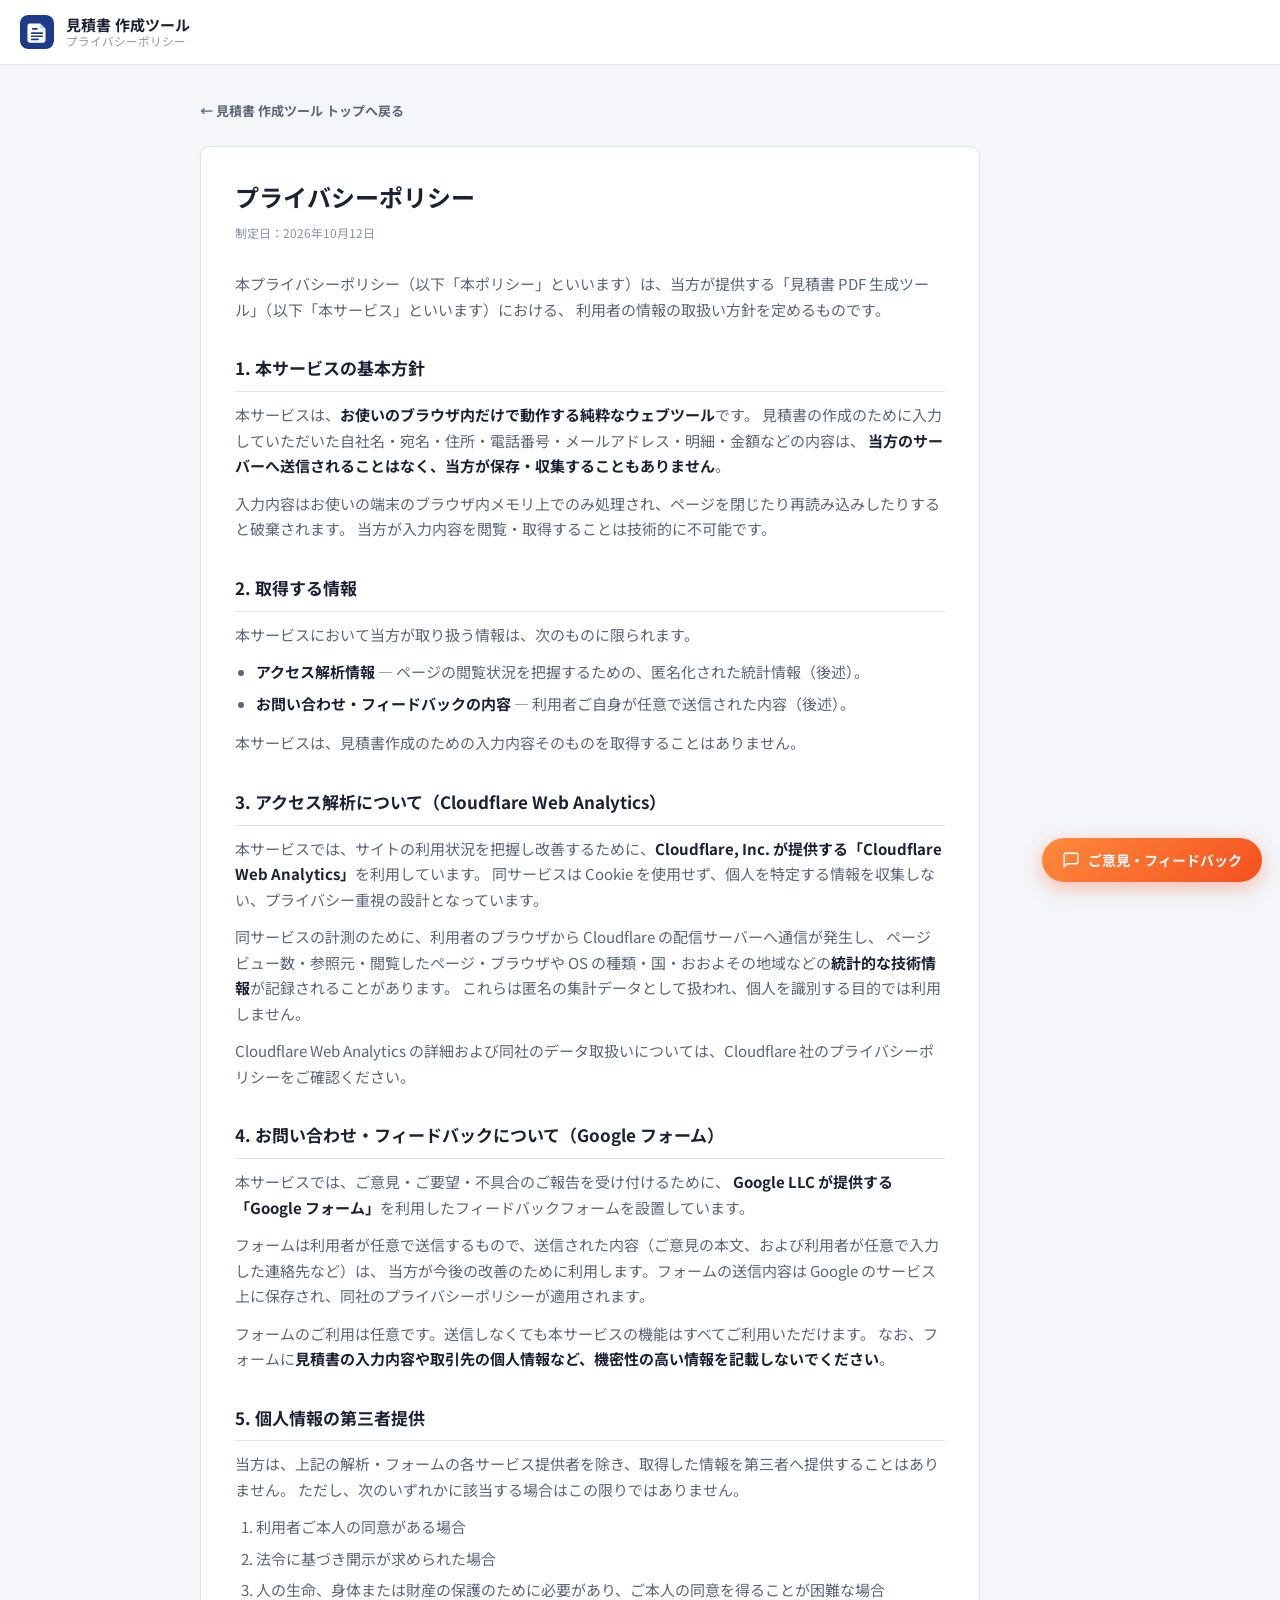
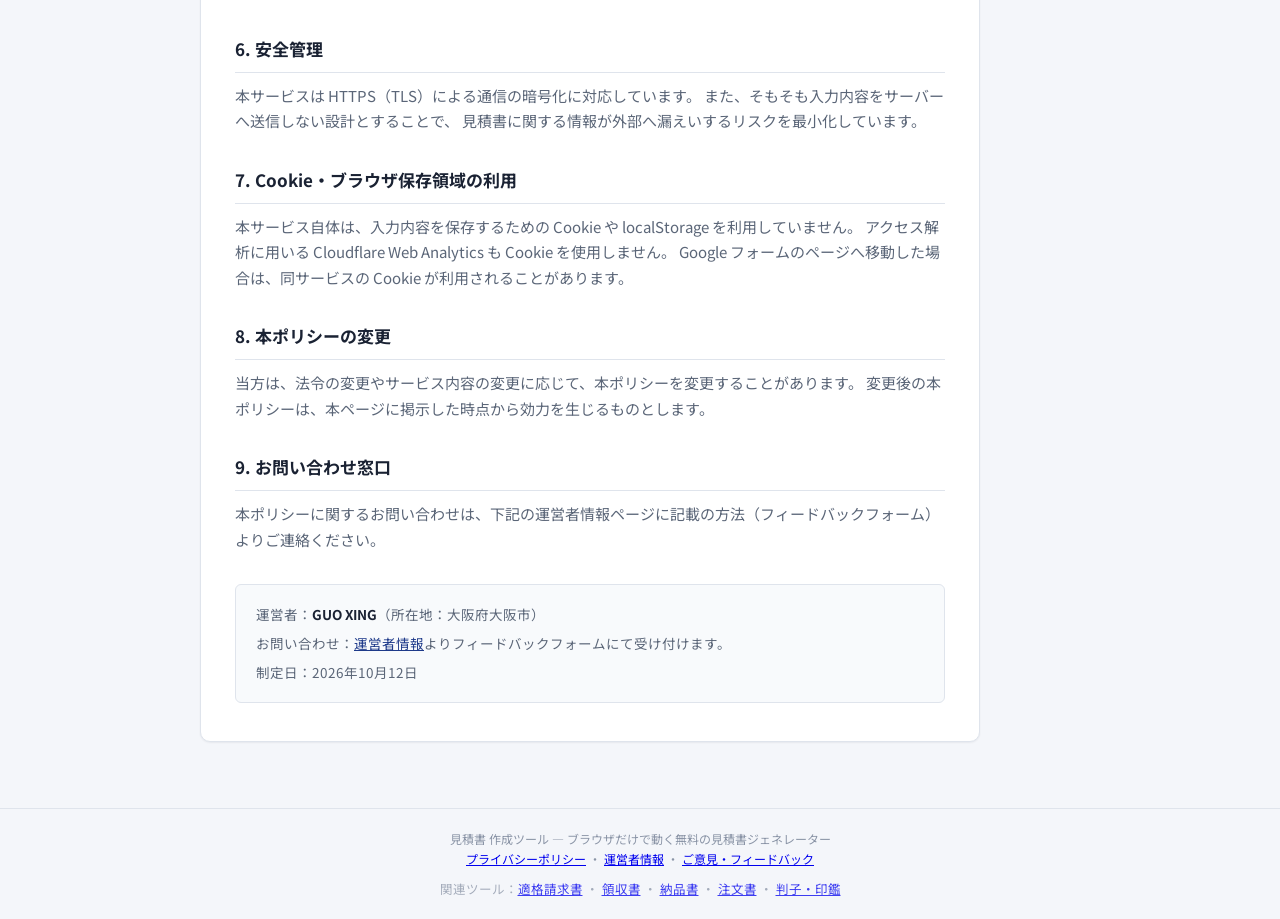
==== privacy.html @ 3e99c5fe "PM迭代：补隐私政策/运营者信息/SEO教程页+联盟区块+跨站CTA按钮配色修复" ====
<!DOCTYPE html>
<html lang="ja">
<head>
<meta charset="UTF-8">
<meta name="viewport" content="width=device-width, initial-scale=1">
<title>プライバシーポリシー｜見積書 PDF 生成ツール</title>
<meta name="description" content="見積書 PDF 生成ツールにおける個人情報・利用データの取扱い方針です。入力内容はブラウザ内のみで処理され、サーバーへ送信・保存されません。アクセス解析（Cloudflare Web Analytics）とフィードバック（Google フォーム）についても説明します。">
<meta name="robots" content="index, follow">
<link rel="canonical" href="https://www.reveriel.com/mitsumori-pdf/privacy.html">
<meta property="og:type" content="website">
<meta property="og:title" content="プライバシーポリシー｜見積書 PDF 生成ツール">
<meta property="og:description" content="入力内容はブラウザ内のみで処理。サーバーへ送信・保存しません。アクセス解析とお問い合わせの取扱いについて定めます。">
<meta property="og:locale" content="ja_JP">
<meta property="og:url" content="https://www.reveriel.com/mitsumori-pdf/privacy.html">
<meta property="og:image" content="https://www.reveriel.com/mitsumori-pdf/og-image.png">
<meta name="twitter:card" content="summary_large_image">
<meta name="twitter:image" content="https://www.reveriel.com/mitsumori-pdf/og-image.png">
<link rel="icon" href="data:image/svg+xml,%3Csvg xmlns='http://www.w3.org/2000/svg' viewBox='0 0 32 32'%3E%3Crect width='32' height='32' rx='7' fill='%231e3a8a'/%3E%3Cpath d='M9 8h10l5 5v11a2 2 0 0 1-2 2H9a2 2 0 0 1-2-2V10a2 2 0 0 1 2-2z' fill='%23ffffff'/%3E%3Cpath d='M19 8v5h5' fill='%23c7d2fe'/%3E%3Cg stroke='%231e3a8a' stroke-width='1.6' stroke-linecap='round'%3E%3Cpath d='M12 13h4M11 17h10M11 20h10M11 23h6'/%3E%3C/g%3E%3C/svg%3E">
<link rel="preconnect" href="https://fonts.googleapis.com">
<link rel="preconnect" href="https://fonts.gstatic.com" crossorigin>
<link href="https://fonts.googleapis.com/css2?family=Noto+Sans+JP:wght@400;500;700&display=swap" rel="stylesheet">
<link rel="stylesheet" href="style.css">
<link rel="stylesheet" href="guide.css">
<!-- Cloudflare Web Analytics --><script type='module' src='https://static.cloudflareinsights.com/beacon.min.js' data-cf-beacon='{"token": "6fc01bf3ac5e457ba1bd16b91e5b653e"}'></script><!-- End Cloudflare Web Analytics -->
</head>
<body>

<header class="site-header no-print">
  <div class="wrap header-inner">
    <a class="brand" href="https://www.reveriel.com/mitsumori-pdf/" style="text-decoration:none;color:inherit;">
      <svg class="brand-mark" viewBox="0 0 32 32" aria-hidden="true">
        <rect width="32" height="32" rx="7" fill="currentColor"/>
        <path d="M9 8h10l5 5v11a2 2 0 0 1-2 2H9a2 2 0 0 1-2-2V10a2 2 0 0 1 2-2z" fill="#fff"/>
        <path d="M19 8v5h5" fill="#c7d2fe"/>
        <g stroke="currentColor" stroke-width="1.6" stroke-linecap="round">
          <path d="M12 13h4M11 17h10M11 20h10M11 23h6"/>
        </g>
      </svg>
      <div class="brand-text">
        <strong>見積書 作成ツール</strong>
        <span>プライバシーポリシー</span>
      </div>
    </a>
  </div>
</header>

<main class="wrap">
  <section class="legal-page">
    <div class="guide-col">
      <a class="legal-back" href="https://www.reveriel.com/mitsumori-pdf/">← 見積書 作成ツール トップへ戻る</a>

      <article class="legal">
        <h1>プライバシーポリシー</h1>
        <p class="legal-meta">制定日：2026年10月12日</p>

        <p>
          本プライバシーポリシー（以下「本ポリシー」といいます）は、当方が提供する「見積書 PDF 生成ツール」（以下「本サービス」といいます）における、
          利用者の情報の取扱い方針を定めるものです。
        </p>

        <h2>1. 本サービスの基本方針</h2>
        <p>
          本サービスは、<strong>お使いのブラウザ内だけで動作する純粋なウェブツール</strong>です。
          見積書の作成のために入力していただいた自社名・宛名・住所・電話番号・メールアドレス・明細・金額などの内容は、
          <strong>当方のサーバーへ送信されることはなく、当方が保存・収集することもありません</strong>。
        </p>
        <p>
          入力内容はお使いの端末のブラウザ内メモリ上でのみ処理され、ページを閉じたり再読み込みしたりすると破棄されます。
          当方が入力内容を閲覧・取得することは技術的に不可能です。
        </p>

        <h2>2. 取得する情報</h2>
        <p>本サービスにおいて当方が取り扱う情報は、次のものに限られます。</p>
        <ul>
          <li><strong>アクセス解析情報</strong> — ページの閲覧状況を把握するための、匿名化された統計情報（後述）。</li>
          <li><strong>お問い合わせ・フィードバックの内容</strong> — 利用者ご自身が任意で送信された内容（後述）。</li>
        </ul>
        <p>本サービスは、見積書作成のための入力内容そのものを取得することはありません。</p>

        <h2>3. アクセス解析について（Cloudflare Web Analytics）</h2>
        <p>
          本サービスでは、サイトの利用状況を把握し改善するために、<strong>Cloudflare, Inc. が提供する「Cloudflare Web Analytics」</strong>を利用しています。
          同サービスは Cookie を使用せず、個人を特定する情報を収集しない、プライバシー重視の設計となっています。
        </p>
        <p>
          同サービスの計測のために、利用者のブラウザから Cloudflare の配信サーバーへ通信が発生し、
          ページビュー数・参照元・閲覧したページ・ブラウザや OS の種類・国・おおよその地域などの<strong>統計的な技術情報</strong>が記録されることがあります。
          これらは匿名の集計データとして扱われ、個人を識別する目的では利用しません。
        </p>
        <p>
          Cloudflare Web Analytics の詳細および同社のデータ取扱いについては、Cloudflare 社のプライバシーポリシーをご確認ください。
        </p>

        <h2>4. お問い合わせ・フィードバックについて（Google フォーム）</h2>
        <p>
          本サービスでは、ご意見・ご要望・不具合のご報告を受け付けるために、
          <strong>Google LLC が提供する「Google フォーム」</strong>を利用したフィードバックフォームを設置しています。
        </p>
        <p>
          フォームは利用者が任意で送信するもので、送信された内容（ご意見の本文、および利用者が任意で入力した連絡先など）は、
          当方が今後の改善のために利用します。フォームの送信内容は Google のサービス上に保存され、同社のプライバシーポリシーが適用されます。
        </p>
        <p>
          フォームのご利用は任意です。送信しなくても本サービスの機能はすべてご利用いただけます。
          なお、フォームに<strong>見積書の入力内容や取引先の個人情報など、機密性の高い情報を記載しないでください</strong>。
        </p>

        <h2>5. 個人情報の第三者提供</h2>
        <p>
          当方は、上記の解析・フォームの各サービス提供者を除き、取得した情報を第三者へ提供することはありません。
          ただし、次のいずれかに該当する場合はこの限りではありません。
        </p>
        <ol>
          <li>利用者ご本人の同意がある場合</li>
          <li>法令に基づき開示が求められた場合</li>
          <li>人の生命、身体または財産の保護のために必要があり、ご本人の同意を得ることが困難な場合</li>
        </ol>

        <h2>6. 安全管理</h2>
        <p>
          本サービスは HTTPS（TLS）による通信の暗号化に対応しています。
          また、そもそも入力内容をサーバーへ送信しない設計とすることで、
          見積書に関する情報が外部へ漏えいするリスクを最小化しています。
        </p>

        <h2>7. Cookie・ブラウザ保存領域の利用</h2>
        <p>
          本サービス自体は、入力内容を保存するための Cookie や localStorage を利用していません。
          アクセス解析に用いる Cloudflare Web Analytics も Cookie を使用しません。
          Google フォームのページへ移動した場合は、同サービスの Cookie が利用されることがあります。
        </p>

        <h2>8. 本ポリシーの変更</h2>
        <p>
          当方は、法令の変更やサービス内容の変更に応じて、本ポリシーを変更することがあります。
          変更後の本ポリシーは、本ページに掲示した時点から効力を生じるものとします。
        </p>

        <h2>9. お問い合わせ窓口</h2>
        <p>
          本ポリシーに関するお問い合わせは、下記の運営者情報ページに記載の方法（フィードバックフォーム）よりご連絡ください。
        </p>
        <div class="legal-contact">
          <p>運営者：<strong>GUO XING</strong>（所在地：大阪府大阪市）</p>
          <p>お問い合わせ：<a href="https://www.reveriel.com/mitsumori-pdf/company.html">運営者情報</a>よりフィードバックフォームにて受け付けます。</p>
          <p>制定日：2026年10月12日</p>
        </div>
      </article>
    </div>
  </section>
</main>

<footer class="site-footer no-print">
  <div class="wrap">
    <p>見積書 作成ツール — ブラウザだけで動く無料の見積書ジェネレーター</p>
    <p>
      <a href="https://www.reveriel.com/mitsumori-pdf/privacy.html">プライバシーポリシー</a> ・
      <a href="https://www.reveriel.com/mitsumori-pdf/company.html">運営者情報</a> ・
      <a href="https://docs.google.com/forms/d/e/1FAIpQLSfHGUfgAlViT3TFiVtJi_EpJ4ioUpd9oGyaJ7rehEV-gBH_PA/viewform?usp=pp_url&amp;entry.1745177199=%E8%A6%8B%E7%A9%8D%E6%9B%B8" target="_blank" rel="noopener">ご意見・フィードバック</a>
    </p>
    <p style="margin-top:8px;font-size:12.5px;opacity:.75;">関連ツール：<a href="https://www.reveriel.com/japan-invoice-pdf/">適格請求書</a> ・ <a href="https://www.reveriel.com/ryoshusho-pdf/">領収書</a> ・ <a href="https://www.reveriel.com/nohinsho-pdf/">納品書</a> ・ <a href="https://www.reveriel.com/chumonsho-pdf/">注文書</a> ・ <a href="https://www.reveriel.com/hanko-generator/">判子・印鑑</a></p>
  </div>
</footer>

<a href="https://docs.google.com/forms/d/e/1FAIpQLSfHGUfgAlViT3TFiVtJi_EpJ4ioUpd9oGyaJ7rehEV-gBH_PA/viewform?usp=pp_url&amp;entry.1745177199=%E8%A6%8B%E7%A9%8D%E6%9B%B8" target="_blank" rel="noopener" class="feedback-fab" aria-label="ご意見・フィードバックを送る">
  <svg viewBox="0 0 24 24" fill="none" stroke="currentColor" stroke-width="2" stroke-linecap="round" stroke-linejoin="round" aria-hidden="true"><path d="M21 15a2 2 0 0 1-2 2H7l-4 4V5a2 2 0 0 1 2-2h14a2 2 0 0 1 2 2z"/></svg>
  <span>ご意見・フィードバック</span>
</a>
</body>
</html>
---- style.css ----
/* =========================================================
   見積書 作成ツール — style.css
   （適格請求書ツールと同じ配色・A4 排版を踏襲）
   ========================================================= */

:root {
  --c-bg:            #f4f6fa;
  --c-surface:       #ffffff;
  --c-surface-2:     #f8fafc;
  --c-border:        #dfe4ec;
  --c-border-strong: #c3cad6;
  --c-text:          #1a2233;
  --c-text-muted:    #5b6678;
  --c-text-faint:    #8a94a6;
  --c-accent:        #1e3a8a;
  --c-accent-soft:   #e8edf9;
  --c-accent-hover:  #16295f;
  --c-danger:        #b42318;
  --c-danger-soft:   #fef3f2;
  --c-success:       #067647;
  --c-focus:         #4f7cf7;

  --paper-bg:        #ffffff;
  --paper-ink:       #111827;
  --paper-line:      #d7dce5;
  --paper-line-soft: #eaedf3;
  --paper-accent:    #1e3a8a;

  --radius:    10px;
  --radius-sm: 6px;
  --shadow-sm: 0 1px 2px rgba(16, 24, 40, .06);
  --shadow-lg: 0 4px 24px rgba(16, 24, 40, .10);

  --font: "Noto Sans JP", -apple-system, BlinkMacSystemFont, "Hiragino Kaku Gothic ProN",
          "Hiragino Sans", "Yu Gothic", Meiryo, sans-serif;
}

@media (prefers-color-scheme: dark) {
  :root {
    --c-bg:            #10141c;
    --c-surface:       #18202c;
    --c-surface-2:     #1e2733;
    --c-border:        #2c3644;
    --c-border-strong: #3d4a5c;
    --c-text:          #e8ecf3;
    --c-text-muted:    #a2adbe;
    --c-text-faint:    #7d8899;
    --c-accent:        #7f9bf5;
    --c-accent-soft:   #1e2a45;
    --c-accent-hover:  #9db3f8;
    --c-danger:        #f4746a;
    --c-danger-soft:   #33191a;
    --c-success:       #4ec98b;
    --shadow-sm: 0 1px 2px rgba(0, 0, 0, .4);
    --shadow-lg: 0 4px 24px rgba(0, 0, 0, .5);
  }
}

* { box-sizing: border-box; }

/* `hidden` 属性は UA スタイルの [hidden]{display:none} に依存するため、
   作者スタイルで display を指定した要素では無効になる。確実に効かせる。 */
[hidden] { display: none !important; }

html { -webkit-text-size-adjust: 100%; }

body {
  margin: 0;
  background: var(--c-bg);
  color: var(--c-text);
  font-family: var(--font);
  font-size: 15px;
  line-height: 1.7;
  font-feature-settings: "palt" 0;
}

.wrap {
  width: 100%;
  max-width: 1440px;
  margin-inline: auto;
  padding-inline: 20px;
}

.ic { width: 1.1em; height: 1.1em; flex: none; }

/* ---------------- ヘッダー ---------------- */

.site-header {
  position: sticky;
  top: 0;
  z-index: 30;
  background: var(--c-surface);
  border-bottom: 1px solid var(--c-border);
  backdrop-filter: saturate(180%) blur(8px);
}

.header-inner {
  display: flex;
  align-items: center;
  justify-content: space-between;
  gap: 16px;
  min-height: 64px;
  flex-wrap: wrap;
  padding-block: 10px;
}

.brand { display: flex; align-items: center; gap: 12px; }

.brand-mark {
  width: 34px; height: 34px; flex: none;
  color: var(--c-accent);
  border-radius: 8px;
}

.brand-text { display: flex; flex-direction: column; line-height: 1.3; }
.brand-text strong { font-size: 15px; font-weight: 700; letter-spacing: .01em; }
.brand-text span { font-size: 11.5px; color: var(--c-text-faint); }

.header-actions { display: flex; align-items: center; gap: 8px; }

/* ---------------- ボタン ---------------- */

.btn {
  display: inline-flex;
  align-items: center;
  justify-content: center;
  gap: 7px;
  padding: 10px 18px;
  font-family: inherit;
  font-size: 14px;
  font-weight: 500;
  line-height: 1.2;
  border: 1px solid transparent;
  border-radius: var(--radius-sm);
  cursor: pointer;
  text-decoration: none;
  transition: background-color .15s, border-color .15s, color .15s;
  white-space: nowrap;
}

.btn:focus-visible { outline: 2px solid var(--c-focus); outline-offset: 2px; }

.btn-primary { background: var(--c-accent); color: #fff; }
.btn-primary:hover { background: var(--c-accent-hover); }
@media (prefers-color-scheme: dark) { .btn-primary { color: #0d1220; } }

.btn-ghost {
  background: transparent;
  color: var(--c-text-muted);
  border-color: var(--c-border);
}
.btn-ghost:hover { background: var(--c-surface-2); color: var(--c-text); }

.btn-outline {
  background: var(--c-surface);
  color: var(--c-accent);
  border-color: var(--c-border-strong);
}
.btn-outline:hover { background: var(--c-accent-soft); border-color: var(--c-accent); }

.btn-sm { padding: 7px 13px; font-size: 13px; }

.btn-icon {
  padding: 6px;
  width: 30px; height: 30px;
  background: transparent;
  border-color: transparent;
  color: var(--c-text-faint);
  border-radius: var(--radius-sm);
}
.btn-icon:hover { color: var(--c-danger); background: var(--c-danger-soft); }

/* ---------------- レイアウト ---------------- */

.layout {
  display: grid;
  grid-template-columns: minmax(380px, 1fr) minmax(0, 1.25fr);
  gap: 26px;
  align-items: start;
  padding-block: 26px 40px;
}

@media (max-width: 980px) {
  /* minmax(0,1fr) にしないと、中の要素の min-content 幅で
     グリッドが横に広がってしまう（横スクロールの原因） */
  .layout { grid-template-columns: minmax(0, 1fr); gap: 20px; }
}

.pane { min-width: 0; }

.form-pane { display: flex; flex-direction: column; gap: 14px; }

.pane-head h2 { margin: 0 0 4px; font-size: 17px; font-weight: 700; }
.pane-head .hint { margin: 0; }

/* ---------------- フォーム ---------------- */

.card {
  background: var(--c-surface);
  border: 1px solid var(--c-border);
  border-radius: var(--radius);
  padding: 18px;
  margin: 0 0 14px;
  box-shadow: var(--shadow-sm);
}

.card legend {
  padding: 0 6px;
  font-size: 13.5px;
  font-weight: 700;
  color: var(--c-text);
}

.field { margin-bottom: 14px; }
.field:last-child { margin-bottom: 0; }

.field label {
  display: block;
  font-size: 13px;
  font-weight: 500;
  color: var(--c-text-muted);
  margin-bottom: 5px;
}

.req {
  display: inline-block;
  margin-left: 6px;
  font-size: 10.5px;
  font-weight: 500;
  color: var(--c-danger);
  border: 1px solid currentColor;
  border-radius: 3px;
  padding: 0 4px;
  line-height: 1.5;
  vertical-align: 1px;
}

.grid-2 {
  display: grid;
  grid-template-columns: 1fr 1fr;
  gap: 12px;
}

@media (max-width: 560px) {
  .grid-2 { grid-template-columns: 1fr; gap: 0; }
}

input[type="text"],
input[type="date"],
select,
textarea {
  width: 100%;
  padding: 9px 11px;
  font-family: inherit;
  font-size: 14px;
  color: var(--c-text);
  background: var(--c-surface-2);
  border: 1px solid var(--c-border);
  border-radius: var(--radius-sm);
  transition: border-color .15s, box-shadow .15s, background-color .15s;
}

textarea { resize: vertical; line-height: 1.6; }

input:focus, select:focus, textarea:focus {
  outline: none;
  background: var(--c-surface);
  border-color: var(--c-accent);
  box-shadow: 0 0 0 3px var(--c-accent-soft);
}

.help {
  margin: 5px 0 0;
  font-size: 11.5px;
  color: var(--c-text-faint);
  line-height: 1.5;
}

.hint {
  font-size: 12px;
  color: var(--c-text-faint);
  line-height: 1.6;
}

/* ---------------- 明細行 ---------------- */

.rows-head,
.row {
  display: grid;
  grid-template-columns: minmax(0, 1fr) 68px 108px 30px;
  gap: 7px;
  align-items: center;
}

/* グリッド項目の min-width:auto を解除して、狭い画面でも潰れず縮むようにする */
.rows-head > *,
.row > * { min-width: 0; }

@media (max-width: 560px) {
  .rows-head,
  .row { grid-template-columns: minmax(0, 1fr) 50px 84px 28px; gap: 5px; }
  .row input { padding: 6px 6px; font-size: 12.5px; }
  .rows-head { font-size: 10px; }
}

.rows-head {
  padding: 0 0 5px;
  font-size: 11px;
  color: var(--c-text-faint);
  font-weight: 500;
}

.rows { display: flex; flex-direction: column; gap: 7px; }

.row input { padding: 7px 9px; font-size: 13.5px; }
.row .num { text-align: right; font-variant-numeric: tabular-nums; }

.rows-head .c-qty,
.rows-head .c-price { text-align: right; }

.rows-actions {
  display: flex;
  align-items: center;
  gap: 12px;
  flex-wrap: wrap;
  margin-top: 12px;
}
.rows-actions .hint { margin: 0; flex: 1 1 200px; }

/* ---------------- プレビュー ---------------- */

.preview-pane { position: sticky; top: 88px; }

@media (max-width: 980px) {
  .preview-pane { position: static; }
}

.preview-bar {
  display: flex;
  align-items: center;
  gap: 7px;
  font-size: 12px;
  color: var(--c-text-faint);
  margin-bottom: 8px;
  padding-left: 2px;
}

.preview-bar .dot {
  width: 7px; height: 7px;
  border-radius: 50%;
  background: var(--c-success);
  box-shadow: 0 0 0 3px color-mix(in srgb, var(--c-success) 20%, transparent);
}

.paper-wrap { overflow-x: auto; }

.paper {
  width: 100%;
  max-width: 210mm;
  min-height: 297mm;
  margin-inline: auto;
  padding: 14mm 15mm;
  background: var(--paper-bg);
  color: var(--paper-ink);
  border: 1px solid var(--c-border);
  border-radius: 4px;
  box-shadow: var(--shadow-lg);
  font-size: 12.5px;
  line-height: 1.65;
}

/* 書類タイトル */
.doc-title {
  margin: 0 0 20px;
  font-size: 24px;
  font-weight: 700;
  letter-spacing: .14em;
  text-align: center;
  color: var(--paper-ink);
}

/* 宛先・発行者 */
.doc-head {
  display: flex;
  justify-content: space-between;
  align-items: flex-start;
  gap: 20px;
  margin-bottom: 18px;
}

.doc-head-left { flex: 1 1 auto; min-width: 0; }
.doc-head-right { flex: none; text-align: right; max-width: 45%; }

.doc-to {
  margin: 0 0 8px;
  font-size: 17px;
  font-weight: 600;
  line-height: 1.45;
  border-bottom: 1px solid var(--paper-line);
  padding-bottom: 6px;
}

.client-name { word-break: break-word; }

.honorific {
  margin-left: 6px;
  font-size: 13px;
  font-weight: 500;
  color: #4b5563;
}

.doc-subject {
  margin: 0 0 8px;
  font-size: 13px;
  font-weight: 600;
  color: #374151;
  word-break: break-word;
}

.doc-meta-line {
  margin: 0 0 3px;
  font-size: 12.5px;
  display: flex;
  gap: 10px;
}

.meta-label {
  color: #6b7280;
  flex: none;
  min-width: 5.6em;
}

.doc-meta-line > span:last-child {
  font-variant-numeric: tabular-nums;
  font-weight: 500;
}

.issuer-name {
  margin: 0 0 3px;
  font-size: 15px;
  font-weight: 600;
  line-height: 1.4;
  word-break: break-word;
}

.issuer-meta {
  margin: 0;
  font-size: 11.5px;
  color: #374151;
  line-height: 1.5;
  white-space: pre-line;
  word-break: break-word;
}

/* お見積金額 */
.total-banner {
  display: flex;
  align-items: baseline;
  justify-content: space-between;
  gap: 16px;
  background: #f1f4fa;
  border: 1px solid var(--paper-line);
  border-left: 4px solid var(--paper-accent);
  border-radius: 3px;
  padding: 11px 16px;
  margin-bottom: 18px;
}

.total-label { font-size: 13px; font-weight: 600; color: #374151; }

.total-value {
  font-size: 24px;
  font-weight: 700;
  letter-spacing: .01em;
  font-variant-numeric: tabular-nums;
  white-space: nowrap;
}

/* 明細テーブル */
.items-table {
  width: 100%;
  border-collapse: collapse;
  font-variant-numeric: tabular-nums;
  margin-bottom: 6px;
}

.items-table th,
.items-table td {
  border-bottom: 1px solid var(--paper-line-soft);
  padding: 7px 8px;
  vertical-align: top;
  text-align: left;
}

.items-table thead th {
  background: #f3f5f9;
  border-top: 1px solid var(--paper-line);
  border-bottom: 1px solid var(--paper-line);
  font-size: 11.5px;
  font-weight: 600;
  color: #4b5563;
  white-space: nowrap;
}

.items-table tbody tr:last-child td { border-bottom: 1px solid var(--paper-line); }

.items-table .th-qty,  .items-table .td-qty,
.items-table .th-price, .items-table .td-price,
.items-table .th-amount, .items-table .td-amount { text-align: right; }

.th-name { width: auto; min-width: 46%; }
.th-qty { width: 10%; }
.th-price { width: 20%; }
.th-amount { width: 24%; }

.item-name { word-break: break-word; }

/* 内訳 + 合計 */
.summary {
  display: grid;
  grid-template-columns: 1fr minmax(200px, 15.5em);
  gap: 18px;
  align-items: start;
  margin-bottom: 20px;
}

@media (max-width: 560px) {
  .summary { grid-template-columns: 1fr; gap: 12px; }
}

.summary-lead {
  margin: 0;
  font-size: 12.5px;
  color: #374151;
  line-height: 1.9;
}

.summary-totals {
  border: 1px solid var(--paper-line);
  border-radius: 3px;
  overflow: hidden;
}

.sum-row {
  display: flex;
  justify-content: space-between;
  align-items: baseline;
  gap: 12px;
  padding: 7px 12px;
  font-size: 12.5px;
  border-bottom: 1px solid var(--paper-line-soft);
}

.sum-row:last-child { border-bottom: 0; }

.sum-row .num { font-variant-numeric: tabular-nums; white-space: nowrap; }

.sum-grand {
  background: #f1f4fa;
  border-top: 1px solid var(--paper-line);
  font-size: 15px;
  font-weight: 700;
  padding-block: 10px;
}

.sum-grand .num { font-size: 17px; }

/* 備考・条件 */
.doc-foot {
  display: grid;
  gap: 12px;
  margin-top: 4px;
}

.foot-block { border-top: 1px solid var(--paper-line-soft); padding-top: 9px; }

.foot-title {
  margin: 0 0 4px;
  font-size: 11.5px;
  font-weight: 700;
  color: #4b5563;
  letter-spacing: .04em;
}

.foot-body {
  margin: 0;
  font-size: 12px;
  white-space: pre-wrap;
  word-break: break-word;
  line-height: 1.65;
}

.paper-footnote {
  margin: 22px 0 0;
  padding-top: 8px;
  border-top: 1px solid var(--paper-line-soft);
  font-size: 10.5px;
  color: #6b7280;
}

/* プレースホルダ・未入力表示（画面上のみ。印刷時は非表示） */
.ph { color: #9aa3b2; font-weight: 400; }

.empty-cell {
  color: #9aa3b2;
  text-align: center !important;
  padding: 14px 8px !important;
}

/* ---------------- プライバシー注記 ---------------- */

.privacy-note {
  display: flex;
  align-items: flex-start;
  gap: 8px;
  margin: 0;
  padding: 11px 14px;
  font-size: 12px;
  color: var(--c-text-muted);
  background: var(--c-surface-2);
  border: 1px solid var(--c-border);
  border-radius: var(--radius);
  line-height: 1.6;
}

.privacy-note .ic { color: var(--c-success); margin-top: .2em; }

/* ---------------- SEO セクション ---------------- */

.seo {
  grid-column: 1 / -1;
  background: var(--c-surface);
  border: 1px solid var(--c-border);
  border-radius: var(--radius);
  padding: 28px 30px;
  box-shadow: var(--shadow-sm);
}

@media (max-width: 640px) {
  .seo { padding: 22px 18px; }
}

.seo h2 { margin: 0 0 12px; font-size: 19px; font-weight: 700; }

.seo h3 {
  margin: 26px 0 10px;
  font-size: 15px;
  font-weight: 700;
  padding-left: 10px;
  border-left: 3px solid var(--c-accent);
}

.seo p {
  margin: 0 0 12px;
  color: var(--c-text-muted);
  max-width: 82ch;
}

.seo strong { color: var(--c-text); font-weight: 700; }

.seo-list {
  margin: 0 0 8px;
  padding-left: 1.3em;
  color: var(--c-text-muted);
  max-width: 82ch;
}

.seo-list li { margin-bottom: 7px; }

.faq { margin: 0; max-width: 82ch; }
.faq dt {
  font-weight: 700;
  color: var(--c-text);
  margin-top: 14px;
  font-size: 14px;
}
.faq dd {
  margin: 4px 0 0;
  color: var(--c-text-muted);
}

.disclaimer {
  margin-top: 24px !important;
  padding-top: 14px;
  border-top: 1px solid var(--c-border);
  font-size: 12px;
  color: var(--c-text-faint) !important;
}

/* ---------------- フッター ---------------- */

.site-footer {
  border-top: 1px solid var(--c-border);
  padding-block: 20px;
  margin-top: 10px;
}

.site-footer p {
  margin: 0;
  font-size: 12px;
  color: var(--c-text-faint);
  text-align: center;
}

/* =========================================================
   印刷 / PDF 出力
   ========================================================= */

@page {
  size: A4 portrait;
  margin: 14mm 15mm;
}

@media print {
  :root {
    --c-bg: #fff;
    --c-surface: #fff;
  }

  html, body {
    background: #fff !important;
    color: #000;
    font-size: 11pt;
  }

  /* 印刷対象（プレビュー）を素直に流すためのリセット。
     注意: `.pane` はここに含めないこと。`.form-pane` も `.pane` を持つため、
     後方の display:block !important が非表示指定を打ち消してしまう。 */
  .wrap,
  .layout,
  .preview-pane,
  .preview-pane .paper-wrap {
    display: block !important;
    width: auto !important;
    max-width: none !important;
    margin: 0 !important;
    padding: 0 !important;
    gap: 0 !important;
    position: static !important;
    overflow: visible !important;
    box-shadow: none !important;
    border: 0 !important;
    background: transparent !important;
  }

  /* 印刷しない要素。上のリセットより必ず後に置く。 */
  .no-print,
  .feedback-fab,
  .site-header,
  .form-pane,
  .seo,
  .site-footer,
  .preview-bar {
    display: none !important;
  }

  .paper {
    width: 100% !important;
    max-width: none !important;
    min-height: 0 !important;
    margin: 0 !important;
    padding: 0 !important;
    border: 0 !important;
    border-radius: 0 !important;
    box-shadow: none !important;
    background: #fff !important;
    color: #000 !important;
    font-size: 10pt;
    line-height: 1.5;
  }

  .items-table thead { display: table-header-group; }
  .items-table tr,
  .foot-block,
  .total-banner,
  .summary,
  .doc-head {
    break-inside: avoid;
    page-break-inside: avoid;
  }

  .doc-title { break-after: avoid; page-break-after: avoid; }
  .doc-title { font-size: 18pt; margin-bottom: 11mm; }
  .items-table thead th,
  .total-banner,
  .sum-grand { -webkit-print-color-adjust: exact; print-color-adjust: exact; }
  .items-table thead th { background: #f0f0f0 !important; }
  .total-banner,
  .sum-grand { background: #f2f2f2 !important; }

  .doc-foot { break-inside: auto; }
  a[href]::after { content: none !important; }

  /* 画面用のヒント表示は紙に出さない */
  .ph { display: none !important; }
  .empty-cell { color: #6b7280 !important; }
}

/* =========================================================
   シェア（バイラル導線） — 印刷時は .no-print で非表示
   ========================================================= */
.share-block {
  grid-column: 1 / -1;
  background: var(--c-surface);
  border: 1px solid var(--c-border);
  border-radius: var(--radius);
  padding: 20px 22px;
  box-shadow: var(--shadow-sm);
}
.share-block-title {
  display: flex;
  align-items: center;
  gap: 8px;
  margin: 0 0 14px;
  font-size: 14px;
  font-weight: 700;
  color: var(--c-text);
}
.share-block-title svg { width: 16px; height: 16px; color: var(--c-accent); flex-shrink: 0; }
.share-row { display: flex; flex-wrap: wrap; gap: 10px; }
.share-btn { flex: 1 1 150px; min-width: 0; }
.share-btn .share-logo { width: 18px; height: 18px; flex-shrink: 0; }
.share-x { background: #0f1419; color: #fff; border-color: #0f1419; }
.share-x:hover { background: #2a3036; border-color: #2a3036; }
.share-line { background: #06c755; color: #fff; border-color: #06c755; }
.share-line:hover { background: #05b34c; border-color: #05b34c; }
.share-copy, .share-img { background: transparent; color: var(--c-text-muted); border-color: var(--c-border); }
.share-copy:hover, .share-img:hover { background: var(--c-surface-2); color: var(--c-text); }
.share-btn[disabled] { opacity: .6; cursor: default; }
.share-url { margin: 12px 0 0; font-size: 12px; color: var(--c-text-faint); word-break: break-all; }
@media (max-width: 560px) {
  .share-block { padding: 18px 16px; }
  .share-row { gap: 8px; }
  .share-btn { flex: 1 1 calc(50% - 4px); font-size: 13px; padding: 10px 10px; }
  .share-btn span { white-space: normal; }
}

/* ===== フィードバックFAB（右下固定・常時表示） ===== */
.feedback-fab {
  position: fixed;
  right: 18px;
  bottom: 18px;
  z-index: 10000;
  display: inline-flex;
  align-items: center;
  gap: 8px;
  padding: 13px 20px;
  background: linear-gradient(135deg, #ff8a3d, #f4511e);
  color: #fff !important;
  border-radius: 999px;
  box-shadow: 0 6px 20px rgba(244, 81, 30, 0.35);
  font-size: 14px;
  font-weight: 700;
  line-height: 1;
  text-decoration: none !important;
  transition: transform 0.15s ease, box-shadow 0.15s ease;
}
.feedback-fab:hover {
  transform: translateY(-3px);
  box-shadow: 0 10px 28px rgba(244, 81, 30, 0.45);
  color: #fff !important;
}
.feedback-fab:focus-visible { outline: 3px solid rgba(244, 81, 30, 0.5); outline-offset: 2px; }
.feedback-fab svg { width: 18px; height: 18px; flex: none; }
@media (max-width: 600px) {
  .feedback-fab { right: 14px; bottom: 14px; padding: 11px 16px; font-size: 13px; }
  .feedback-fab svg { width: 16px; height: 16px; }
}
---- guide.css ----
/* =========================================================
   書き方ガイド / 法務ページ 共通スタイル
   style.css の CSS 変数を継承し、ブランドの色味・ダークモードに追従する。
   ========================================================= */

/* ---------------- レイアウト ---------------- */

.guide-col { max-width: 880px; margin-inline: auto; }

/* ---------------- パンくず ---------------- */

.breadcrumb {
  padding-block: 16px 0;
  font-size: 12.5px;
  color: var(--c-text-faint);
}
.breadcrumb ol { list-style: none; display: flex; flex-wrap: wrap; gap: 4px; margin: 0; padding: 0; }
.breadcrumb li { display: inline-flex; align-items: center; gap: 4px; }
.breadcrumb a { color: var(--c-accent); text-decoration: none; }
.breadcrumb a:hover { text-decoration: underline; }
.breadcrumb li + li::before { content: "\203A"; color: var(--c-text-faint); }

/* ---------------- 記事本体 ---------------- */

.guide {
  background: var(--c-surface);
  border: 1px solid var(--c-border);
  border-radius: var(--radius);
  box-shadow: var(--shadow-sm);
  margin-block: 16px 8px;
  padding: 34px 38px 40px;
}
@media (max-width: 640px) { .guide { padding: 22px 18px 26px; } }

.guide h1 {
  margin: 0 0 12px;
  font-size: 26px;
  line-height: 1.5;
  letter-spacing: .01em;
  color: var(--c-text);
}
.guide .guide-meta { margin: 0 0 16px; font-size: 12px; color: var(--c-text-faint); }
.guide-lead { margin: 0 0 8px; font-size: 15.5px; line-height: 1.85; color: var(--c-text-muted); }
.guide h2 {
  margin: 38px 0 14px;
  padding-left: 12px;
  font-size: 20px;
  line-height: 1.5;
  border-left: 4px solid var(--c-accent);
  color: var(--c-text);
}
.guide h2:first-of-type { margin-top: 30px; }
.guide h3 { margin: 26px 0 10px; font-size: 16.5px; line-height: 1.5; color: var(--c-text); }
.guide p { margin: 0 0 14px; color: var(--c-text-muted); }
.guide strong { color: var(--c-text); font-weight: 700; }
.guide ul, .guide ol { margin: 0 0 16px; padding-left: 1.5em; color: var(--c-text-muted); }
.guide li { margin-bottom: 7px; }
.guide a:not(.btn) { color: var(--c-accent); }

.guide-example {
  margin: 0 0 16px;
  padding: 16px 18px;
  background: var(--c-surface-2);
  border: 1px solid var(--c-border);
  border-radius: var(--radius-sm);
  font-family: "Noto Serif JP", "Hiragino Mincho ProN", "Yu Mincho", YuMincho, serif;
  font-size: 14px;
  line-height: 1.95;
  color: var(--c-text);
  white-space: pre-wrap;
}
.guide-note {
  margin: 0 0 16px;
  padding: 12px 16px;
  background: var(--c-surface-2);
  border: 1px solid var(--c-border);
  border-left: 3px solid var(--c-accent);
  border-radius: var(--radius-sm);
  font-size: 13px;
  line-height: 1.75;
  color: var(--c-text-muted);
}
.guide-note strong { color: var(--c-text); }
.guide-table { width: 100%; margin: 0 0 16px; border-collapse: collapse; font-size: 13.5px; }
.guide-table th, .guide-table td {
  padding: 10px 12px;
  text-align: left;
  border: 1px solid var(--c-border);
  color: var(--c-text-muted);
  vertical-align: top;
}
.guide-table th { background: var(--c-surface-2); color: var(--c-text); font-weight: 700; white-space: nowrap; }

/* ---------------- 上部 CTA ---------------- */

.guide-cta-box {
  display: flex;
  flex-wrap: wrap;
  align-items: center;
  justify-content: space-between;
  gap: 14px;
  margin: 4px 0 26px;
  padding: 18px 20px;
  background: var(--c-accent-soft);
  border: 1px solid var(--c-border);
  border-radius: var(--radius);
}
.guide-cta-box p { flex: 1 1 240px; margin: 0; font-size: 13.5px; line-height: 1.7; color: var(--c-text-muted); }
.guide-cta-box strong { color: var(--c-text); }
.guide-cta-box .btn { flex: none; }

/* ---------------- FAQ ---------------- */

.guide-faq { margin-top: 40px; }
.guide-faq dl { margin: 0; }
.guide-faq dt { margin-top: 16px; font-size: 14.5px; font-weight: 700; color: var(--c-text); }
.guide-faq dd { margin: 6px 0 0; color: var(--c-text-muted); }

/* ---------------- 下部 CTA ---------------- */

.guide-cta-foot {
  margin-top: 36px;
  padding: 26px 22px;
  text-align: center;
  background: var(--c-surface-2);
  border: 1px solid var(--c-border);
  border-radius: var(--radius);
}
.guide-cta-foot h2 { margin: 0 0 8px; padding: 0; border: 0; font-size: 18px; }
.guide-cta-foot p { margin: 0 0 16px; font-size: 13.5px; }
.guide-cta-foot .btn { font-size: 15px; padding: 12px 26px; }

/* ---------------- 関連ガイド ---------------- */

.guide-related {
  background: var(--c-surface);
  border: 1px solid var(--c-border);
  border-radius: var(--radius);
  box-shadow: var(--shadow-sm);
  margin-block: 18px;
  padding: 22px 24px;
}
.guide-related h2 { margin: 0 0 14px; font-size: 16px; color: var(--c-text); }
.guide-related ul { list-style: none; display: grid; gap: 12px; margin: 0; padding: 0; }
.guide-related a { color: var(--c-accent); font-weight: 600; text-decoration: none; }
.guide-related a:hover { text-decoration: underline; }
.guide-related .rel-desc { display: block; margin-top: 2px; font-size: 12.5px; font-weight: 400; color: var(--c-text-faint); }

/* =========================================================
   法務ページ（プライバシーポリシー / 運営者情報）
   ========================================================= */

.legal-page { padding-block: 32px 56px; }

.legal-back {
  display: inline-flex;
  align-items: center;
  gap: 6px;
  margin-bottom: 24px;
  font-size: 13px;
  font-weight: 700;
  color: var(--c-text-muted);
  text-decoration: none;
}
.legal-back:hover { color: var(--c-accent); }

.legal {
  max-width: 780px;
  background: var(--c-surface);
  border: 1px solid var(--c-border);
  border-radius: var(--radius);
  box-shadow: var(--shadow-sm);
  padding: 32px 34px 38px;
}
@media (max-width: 640px) { .legal { padding: 22px 18px 28px; } }

.legal h1 {
  font-size: 24px;
  margin: 0 0 8px;
  line-height: 1.5;
  color: var(--c-text);
}
.legal .legal-meta {
  font-size: 12px;
  color: var(--c-text-faint);
  margin: 0 0 28px;
}
.legal h2 {
  font-size: 17px;
  margin: 32px 0 10px;
  padding-bottom: 8px;
  border-bottom: 1px solid var(--c-border);
  color: var(--c-text);
}
.legal h3 { font-size: 15px; margin: 22px 0 6px; color: var(--c-text); }
.legal p { margin: 0 0 12px; color: var(--c-text-muted); }
.legal ol,
.legal ul { margin: 0 0 14px; padding-left: 1.4em; color: var(--c-text-muted); }
.legal ol { list-style: decimal; }
.legal ul { list-style: disc; }
.legal li { margin-bottom: 6px; }
.legal strong { color: var(--c-text); }
.legal a:not(.btn) { color: var(--c-accent); }

.legal-table {
  width: 100%;
  margin: 8px 0 18px;
  border-collapse: collapse;
  font-size: 14px;
}
.legal-table th,
.legal-table td {
  padding: 13px 16px;
  text-align: left;
  vertical-align: top;
  border-bottom: 1px solid var(--c-border);
  color: var(--c-text-muted);
}
.legal-table th {
  width: 34%;
  min-width: 140px;
  font-weight: 700;
  color: var(--c-text);
  background: var(--c-surface-2);
}
.legal-table tr:last-child th,
.legal-table tr:last-child td { border-bottom: 0; }

.legal-contact {
  margin-top: 32px;
  padding: 18px 20px;
  border: 1px solid var(--c-border);
  border-radius: var(--radius-sm);
  background: var(--c-surface-2);
  font-size: 13.5px;
  color: var(--c-text-muted);
}
.legal-contact p { margin: 0; }
.legal-contact p + p { margin-top: 6px; }

/* ---------------- 印刷 ---------------- */

@media print {
  .site-header, .site-footer, .feedback-fab, .breadcrumb,
  .guide-cta-box, .guide-cta-foot, .guide-related,
  .legal-back { display: none !important; }
  .guide, .legal { border: 0; box-shadow: none; padding: 0; background: transparent; }
}
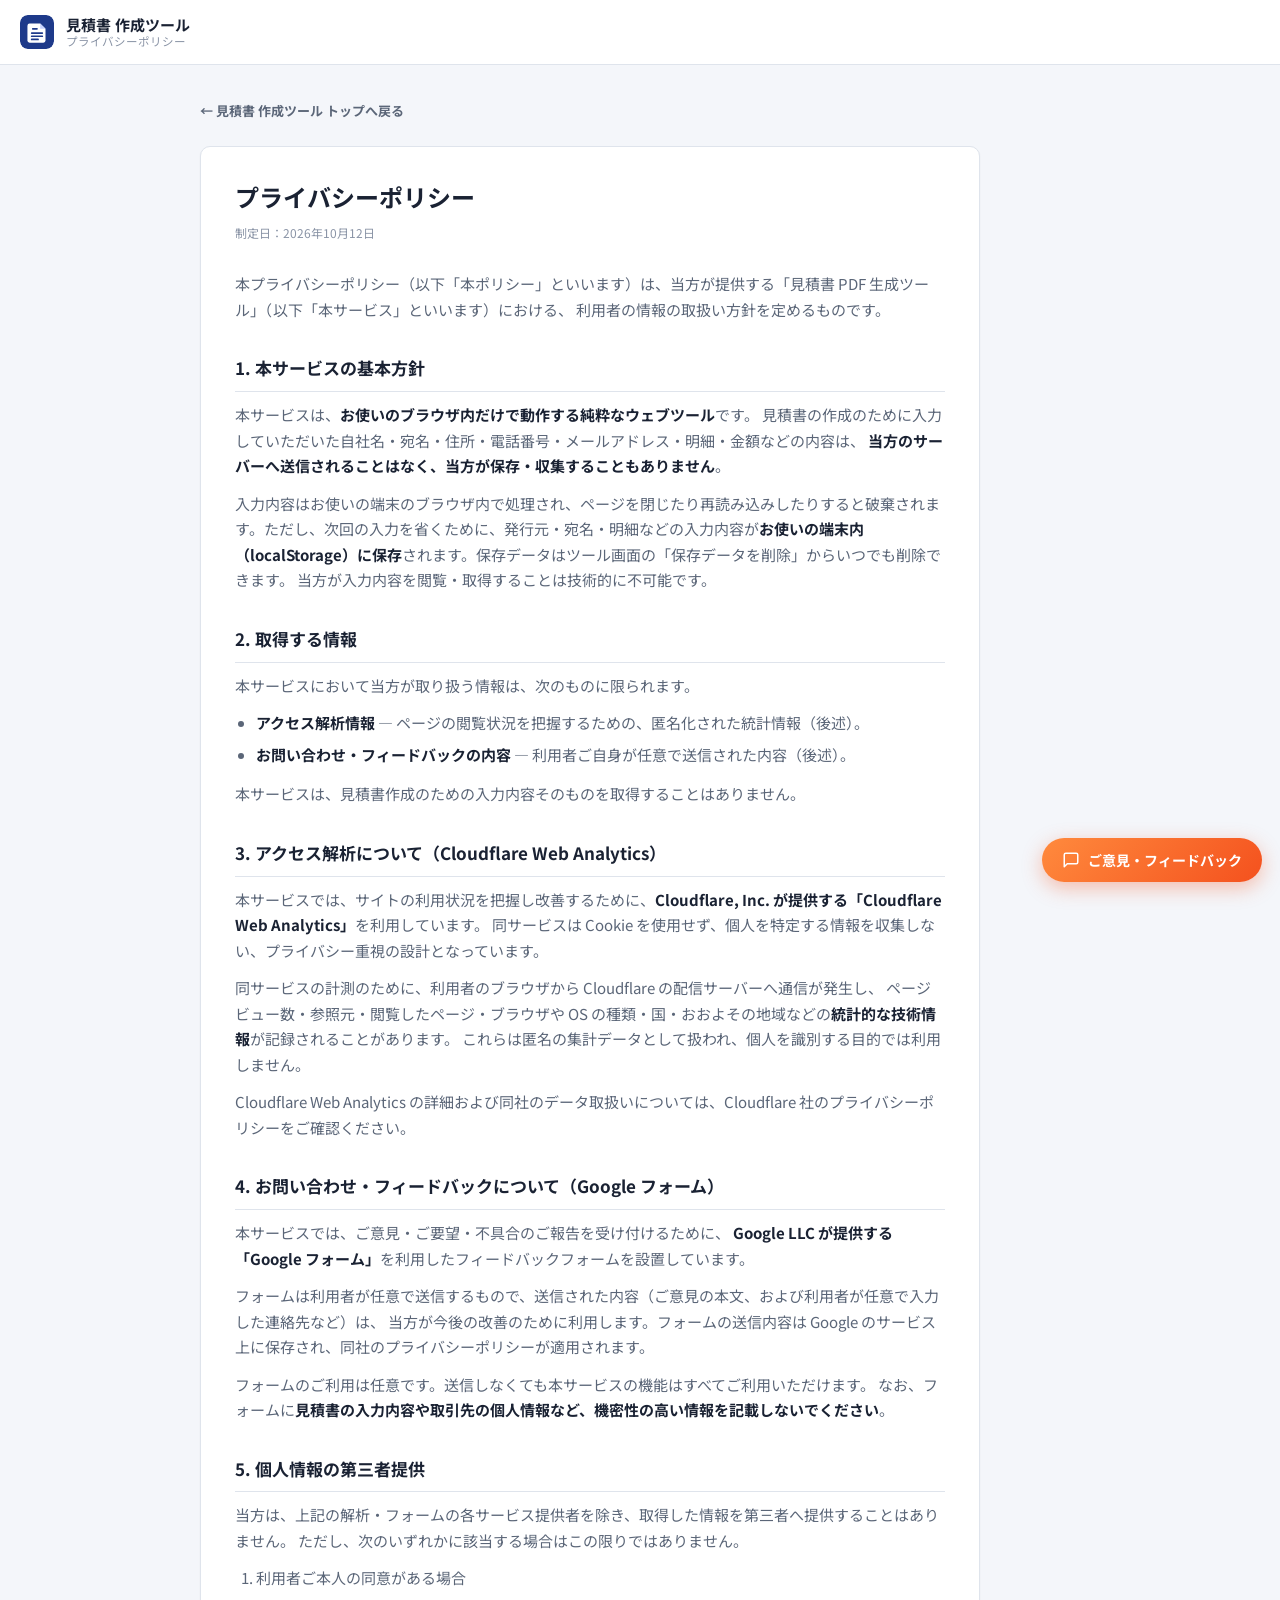
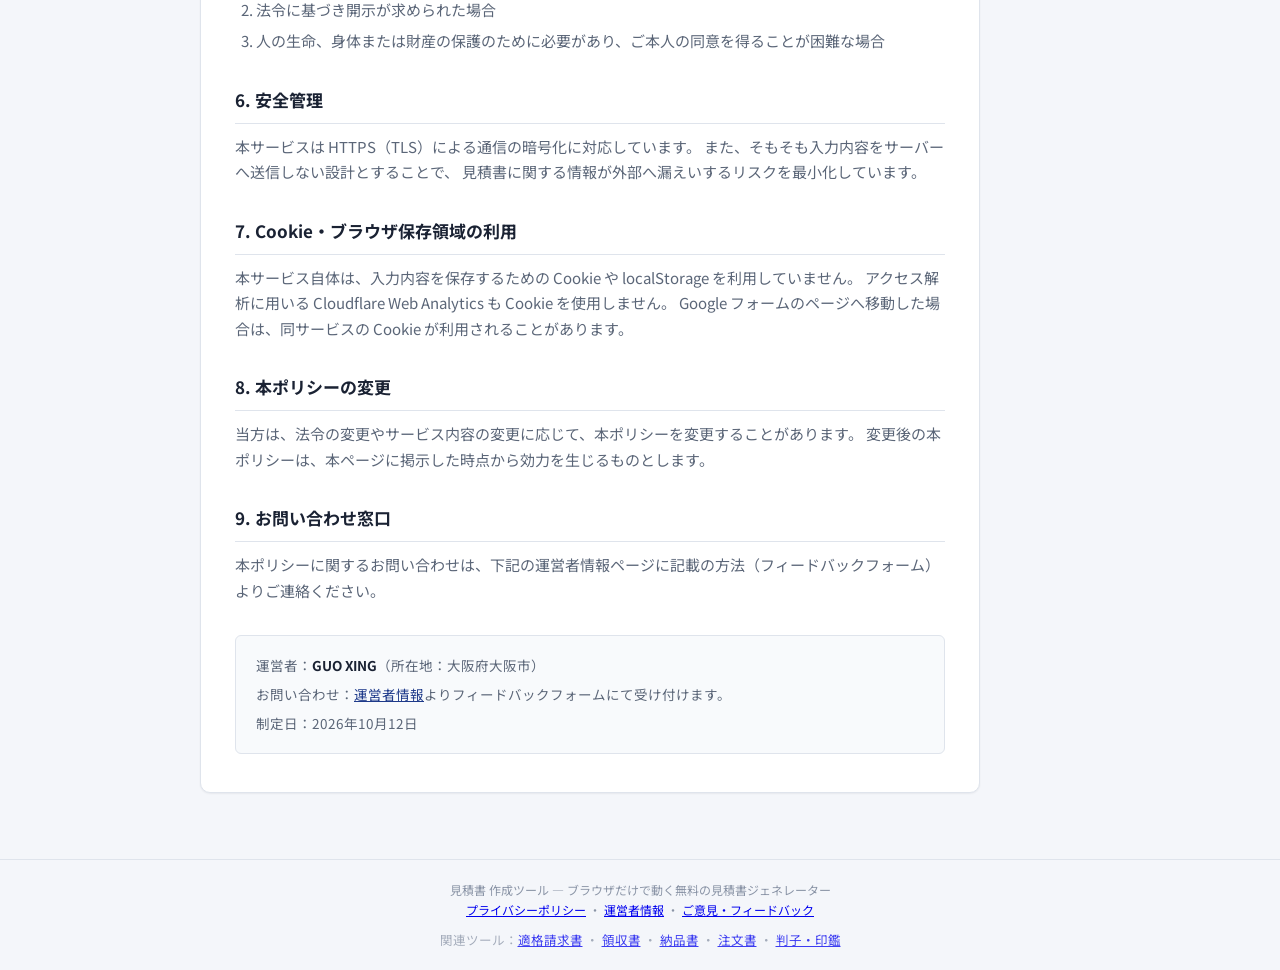
==== commit 692b3138: "リテンション：入力内容と明細を端末内に保存し、次回復元する（見積書）" ====
--- a/privacy.html
+++ b/privacy.html
@@ -65,7 +65,7 @@
           <strong>当方のサーバーへ送信されることはなく、当方が保存・収集することもありません</strong>。
         </p>
         <p>
-          入力内容はお使いの端末のブラウザ内メモリ上でのみ処理され、ページを閉じたり再読み込みしたりすると破棄されます。
+          入力内容はお使いの端末のブラウザ内で処理され、ページを閉じたり再読み込みしたりすると破棄されます。ただし、次回の入力を省くために、発行元・宛名・明細などの入力内容が<strong>お使いの端末内（localStorage）に保存</strong>されます。保存データはツール画面の「保存データを削除」からいつでも削除できます。
           当方が入力内容を閲覧・取得することは技術的に不可能です。
         </p>
 
--- a/style.css
+++ b/style.css
@@ -282,6 +282,77 @@
   line-height: 1.6;
 }
 
+/* ---------------- 書式（字体・太字・日付） ---------------- */
+
+.field-label {
+  display: block;
+  font-size: 13px;
+  font-weight: 500;
+  color: var(--c-text-muted);
+  margin-bottom: 5px;
+}
+
+.seg {
+  display: flex;
+  flex-wrap: wrap;
+  gap: 6px;
+}
+
+/* .field label の display/margin を打ち消すため .seg でスコープする */
+.seg .seg-opt {
+  position: relative;
+  display: flex;
+  flex: 1 1 0;
+  min-width: 0;
+  margin: 0;
+  cursor: pointer;
+}
+
+.seg .seg-opt input {
+  position: absolute;
+  width: 1px; height: 1px;
+  margin: 0;
+  opacity: 0;
+  pointer-events: none;
+}
+
+.seg .seg-opt > span {
+  display: flex;
+  align-items: center;
+  justify-content: center;
+  width: 100%;
+  padding: 8px 10px;
+  font-size: 13px;
+  font-weight: 500;
+  line-height: 1.2;
+  color: var(--c-text-muted);
+  background: var(--c-surface-2);
+  border: 1px solid var(--c-border);
+  border-radius: var(--radius-sm);
+  transition: background-color .15s, border-color .15s, color .15s;
+}
+
+.seg .seg-opt:hover > span {
+  border-color: var(--c-border-strong);
+  color: var(--c-text);
+}
+
+.seg .seg-opt input:checked + span {
+  background: var(--c-accent);
+  border-color: var(--c-accent);
+  color: #fff;
+  font-weight: 700;
+}
+
+@media (prefers-color-scheme: dark) {
+  .seg .seg-opt input:checked + span { color: #0d1220; }
+}
+
+.seg .seg-opt input:focus-visible + span {
+  outline: 2px solid var(--c-focus);
+  outline-offset: 2px;
+}
+
 /* ---------------- 明細行 ---------------- */
 
 .rows-head,
@@ -329,10 +400,23 @@
 
 /* ---------------- プレビュー ---------------- */
 
-.preview-pane { position: sticky; top: 88px; }
+.preview-pane {
+  position: sticky;
+  top: 88px;
+  align-self: start;
+  max-height: calc(100vh - 104px);
+  overflow-y: auto;
+  padding: 2px 4px 16px;
+  scrollbar-gutter: stable;
+}
 
 @media (max-width: 980px) {
-  .preview-pane { position: static; }
+  .preview-pane {
+    position: static;
+    max-height: none;
+    overflow: visible;
+    padding: 0;
+  }
 }
 
 .preview-bar {
@@ -368,6 +452,20 @@
   font-size: 12.5px;
   line-height: 1.65;
 }
+
+/* 書式：字体（未指定時は body のフォントを継承＝現状の見た目を維持） */
+.paper.font-mincho {
+  font-family: "Hiragino Mincho ProN", "Yu Mincho", "Noto Serif JP", serif;
+}
+.paper.font-gothic {
+  font-family: "Hiragino Kaku Gothic ProN", "Yu Gothic", "Noto Sans JP", sans-serif;
+}
+
+/* 書式：太字（紙面内の全テキストを 700 に。印刷時もそのまま適用される） */
+.paper.text-bold,
+.paper.text-bold * { font-weight: 700; }
+/* 疑似クラス付きで詳細度が高い既存ルール（発行日・有効期限の値）も太字にする */
+.paper.text-bold .doc-meta-line > span:last-child { font-weight: 700; }
 
 /* 書類タイトル */
 .doc-title {
@@ -738,6 +836,7 @@
     gap: 0 !important;
     position: static !important;
     overflow: visible !important;
+    max-height: none !important;
     box-shadow: none !important;
     border: 0 !important;
     background: transparent !important;
@@ -866,3 +965,50 @@
   .feedback-fab { right: 14px; bottom: 14px; padding: 11px 16px; font-size: 13px; }
   .feedback-fab svg { width: 16px; height: 16px; }
 }
+
+/* ===== 【PR】アフィリエイト（会計ソフト） ===== */
+.pr-affiliate { margin-block: 26px 10px; }
+.pr-box {
+  position: relative;
+  padding: 20px 22px 18px;
+  background: var(--c-surface-2);
+  border: 1px solid var(--c-border);
+  border-radius: 12px;
+}
+.pr-badge {
+  display: inline-block; margin: 0 0 10px; padding: 2px 8px;
+  font-size: 11.5px; font-weight: 700; letter-spacing: .04em;
+  color: var(--c-accent); background: var(--c-accent-soft);
+  border: 1px solid #c9d4ef; border-radius: 999px;
+}
+.pr-title { font-size: 16px; margin: 0 0 8px; color: var(--c-text); }
+.pr-lead { margin: 0 0 14px; font-size: 13.5px; line-height: 1.75; color: var(--c-text-muted); }
+.pr-actions { display: flex; flex-wrap: wrap; gap: 10px; }
+.pr-note { margin: 12px 0 0; font-size: 11.5px; line-height: 1.6; color: var(--c-text-faint); }
+.pr-pixel { position: absolute; left: -9999px; }
+@media print { .pr-affiliate { display: none !important; } }
+
+/* ===== モバイル：入力欄のフォントを16pxに（iOSの自動ズーム防止） ===== */
+@media (max-width: 720px) {
+  input, select, textarea { font-size: 16px !important; }
+}
+
+/* ===== 前回入力の復元ヒント（この端末内のみ） ===== */
+.profile-hint {
+  margin: 0 0 12px;
+  padding: 9px 12px;
+  display: flex;
+  flex-wrap: wrap;
+  align-items: center;
+  gap: 8px;
+  font-size: 12px;
+  color: var(--c-text-muted);
+  background: var(--c-surface-2);
+  border: 1px solid var(--c-border);
+  border-radius: 8px;
+}
+.profile-delete {
+  background: none; border: 0; padding: 0; cursor: pointer;
+  color: var(--c-text-faint); font-size: 11.5px; text-decoration: underline;
+}
+@media print { .profile-hint { display: none !important; } }
